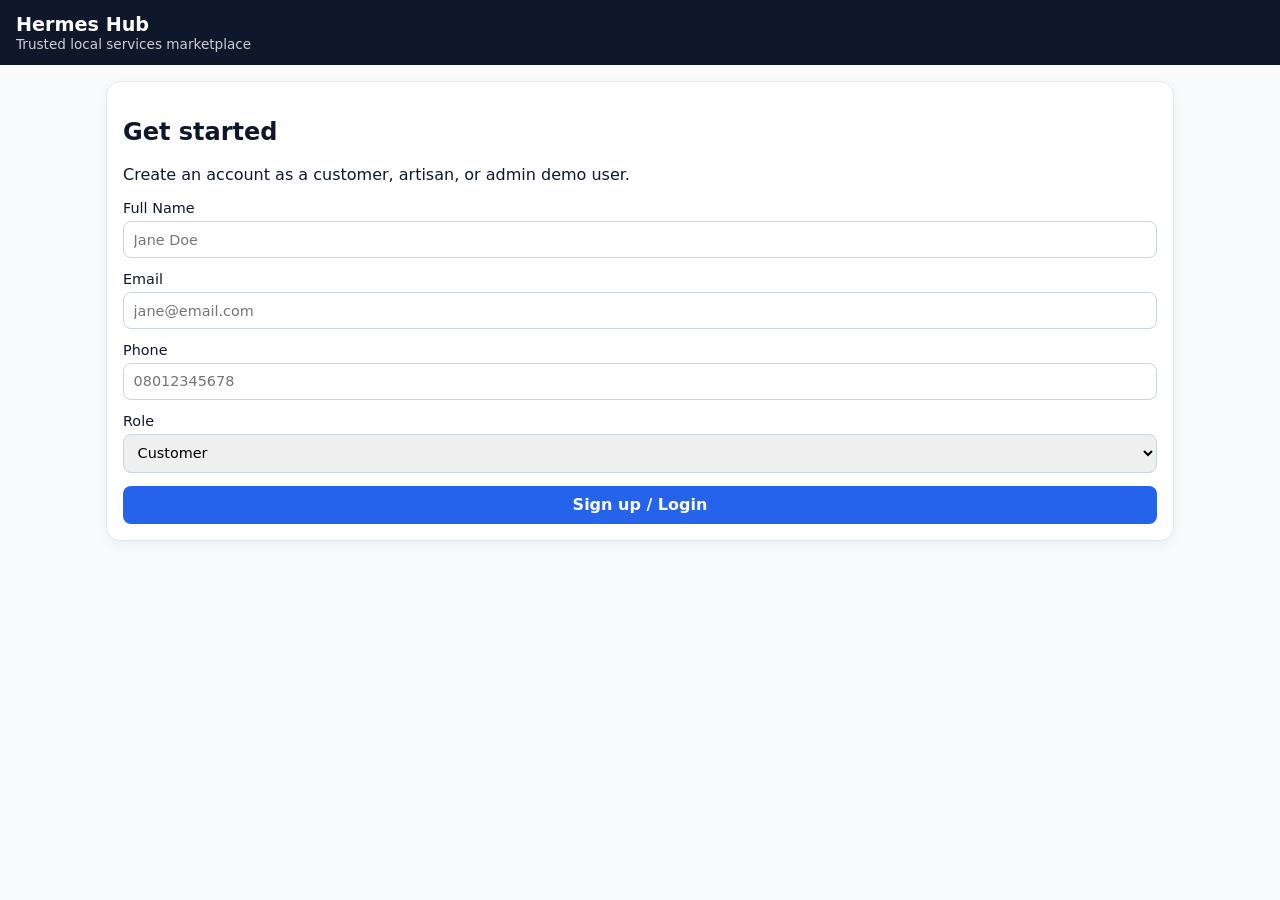
==== index.html @ 7a830098 "Create Hermes Hub MVP web app prototype" ====
<!doctype html>
<html lang="en">
  <head>
    <meta charset="UTF-8" />
    <meta name="viewport" content="width=device-width, initial-scale=1.0" />
    <title>Hermes Hub</title>
    <link rel="stylesheet" href="styles.css" />
  </head>
  <body>
    <header class="topbar">
      <div>
        <h1>Hermes Hub</h1>
        <p class="tagline">Trusted local services marketplace</p>
      </div>
      <button id="logoutBtn" class="ghost hidden">Logout</button>
    </header>

    <main>
      <section id="authCard" class="card">
        <h2>Get started</h2>
        <p>Create an account as a customer, artisan, or admin demo user.</p>
        <form id="authForm" class="stack">
          <label>
            Full Name
            <input required name="name" placeholder="Jane Doe" />
          </label>
          <label>
            Email
            <input required type="email" name="email" placeholder="jane@email.com" />
          </label>
          <label>
            Phone
            <input required name="phone" placeholder="08012345678" />
          </label>
          <label>
            Role
            <select name="role" id="roleSelect">
              <option value="customer">Customer</option>
              <option value="provider">Service Provider</option>
              <option value="admin">Admin</option>
            </select>
          </label>
          <div id="providerFields" class="stack hidden">
            <label>
              Category
              <select name="category">
                <option>Plumber</option>
                <option>Electrician</option>
                <option>Makeup Artist</option>
                <option>Carpenter</option>
              </select>
            </label>
            <label>
              Location
              <input name="location" placeholder="Lagos" />
            </label>
            <label>
              Business Name
              <input name="business" placeholder="Hermes Fix Pro" />
            </label>
            <label>
              KYC ID Number
              <input name="kycId" placeholder="NIN/Passport No" />
            </label>
          </div>
          <button type="submit">Sign up / Login</button>
        </form>
      </section>

      <section id="app" class="hidden">
        <div class="grid">
          <section id="customerView" class="card hidden"></section>
          <section id="providerView" class="card hidden"></section>
          <section id="adminView" class="card hidden"></section>
        </div>
      </section>
    </main>

    <template id="ratingStarsTemplate">
      <span class="stars"></span>
    </template>

    <script src="app.js"></script>
  </body>
</html>
---- styles.css ----
:root {
  font-family: Inter, system-ui, -apple-system, sans-serif;
  color: #0f172a;
  background: #f8fafc;
}
* { box-sizing: border-box; }
body { margin: 0; }
.topbar {
  position: sticky;
  top: 0;
  z-index: 10;
  display: flex;
  justify-content: space-between;
  align-items: center;
  padding: 0.8rem 1rem;
  background: #0f172a;
  color: #fff;
}
h1 { margin: 0; font-size: 1.2rem; }
.tagline { margin: 0; opacity: 0.8; font-size: 0.85rem; }
main { max-width: 1100px; margin: 0 auto; padding: 1rem; }
.card {
  background: #fff;
  border-radius: 14px;
  border: 1px solid #e2e8f0;
  padding: 1rem;
  margin-bottom: 1rem;
  box-shadow: 0 4px 12px rgba(15, 23, 42, 0.05);
}
.grid {
  display: grid;
  grid-template-columns: 1fr;
  gap: 1rem;
}
.stack { display: grid; gap: 0.8rem; }
label { display: grid; gap: 0.3rem; font-size: 0.9rem; }
input, select, button, textarea {
  border-radius: 8px;
  border: 1px solid #cbd5e1;
  padding: 0.6rem;
  font: inherit;
}
button {
  border: 0;
  background: #2563eb;
  color: #fff;
  font-weight: 600;
}
button.ghost {
  background: transparent;
  border: 1px solid #93c5fd;
}
button.warn { background: #dc2626; }
.hidden { display: none !important; }
.list { display: grid; gap: 0.7rem; }
.item {
  border: 1px solid #e2e8f0;
  border-radius: 10px;
  padding: 0.8rem;
  background: #f8fafc;
}
.badges { display: flex; gap: 0.4rem; flex-wrap: wrap; margin: 0.4rem 0; }
.badge {
  font-size: 0.75rem;
  background: #dbeafe;
  color: #1e40af;
  padding: 0.15rem 0.45rem;
  border-radius: 999px;
}
.stars { color: #eab308; letter-spacing: 1px; }
@media (min-width: 900px) {
  .grid {
    grid-template-columns: repeat(3, 1fr);
    align-items: start;
  }
}
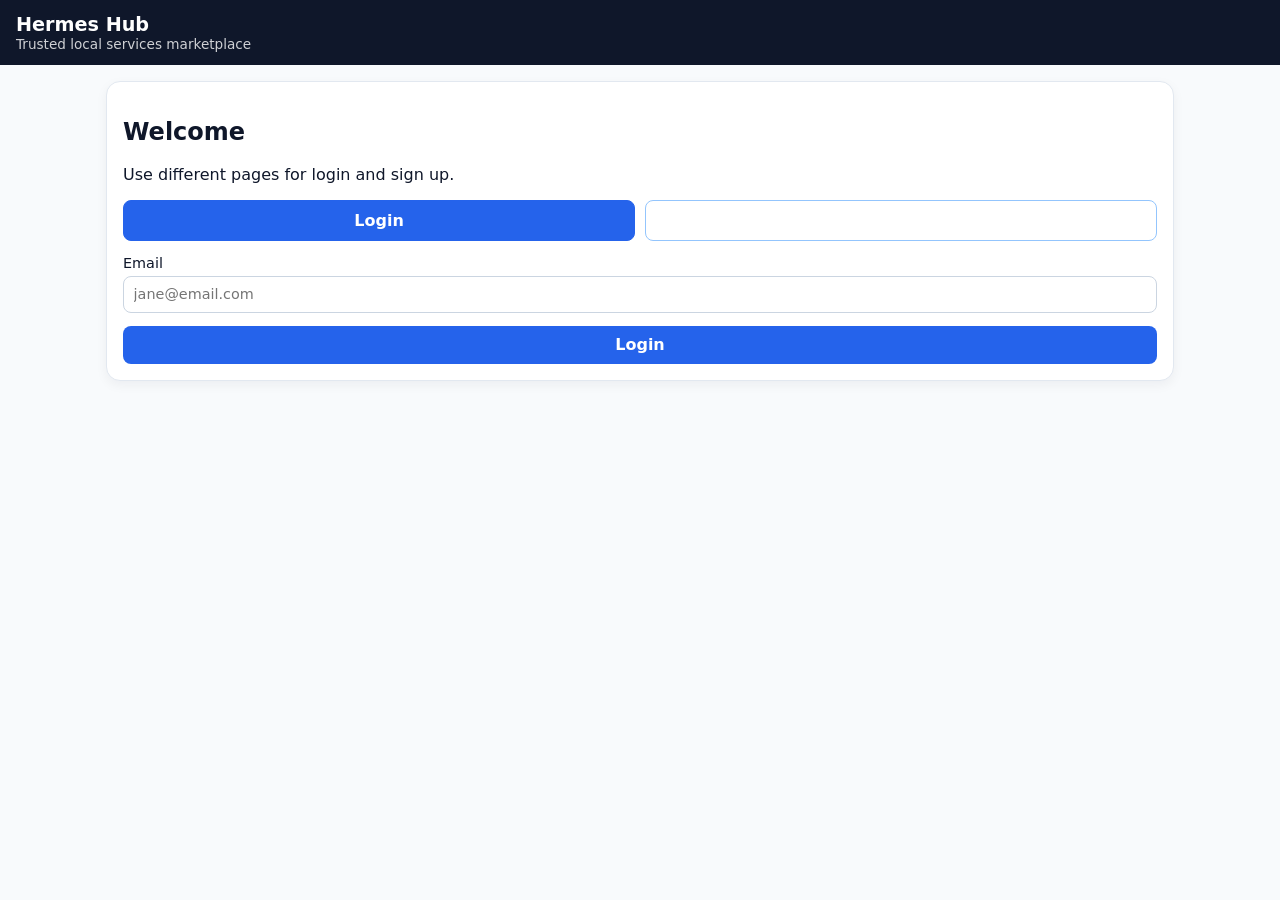
==== commit 710059ec: "Merge pull request #2 from RectorSan Split auth into dedicated login/sign-up pages and fix provider " ====
--- a/index.html
+++ b/index.html
@@ -17,9 +17,22 @@
 
     <main>
       <section id="authCard" class="card">
-        <h2>Get started</h2>
-        <p>Create an account as a customer, artisan, or admin demo user.</p>
-        <form id="authForm" class="stack">
+        <h2>Welcome</h2>
+        <p>Use different pages for login and sign up.</p>
+        <div class="auth-toggle" role="tablist" aria-label="Authentication pages">
+          <button type="button" id="showLoginBtn" class="ghost active" data-auth-view="login">Login</button>
+          <button type="button" id="showSignupBtn" class="ghost" data-auth-view="signup">Sign up</button>
+        </div>
+
+        <form id="loginForm" class="stack">
+          <label>
+            Email
+            <input required type="email" name="email" placeholder="jane@email.com" />
+          </label>
+          <button type="submit">Login</button>
+        </form>
+
+        <form id="signupForm" class="stack hidden">
           <label>
             Full Name
             <input required name="name" placeholder="Jane Doe" />
@@ -63,7 +76,7 @@
               <input name="kycId" placeholder="NIN/Passport No" />
             </label>
           </div>
-          <button type="submit">Sign up / Login</button>
+          <button type="submit">Create account</button>
         </form>
       </section>
 
--- a/styles.css
+++ b/styles.css
@@ -74,3 +74,16 @@
     align-items: start;
   }
 }
+
+.auth-toggle {
+  display: grid;
+  grid-template-columns: repeat(2, minmax(0, 1fr));
+  gap: 0.6rem;
+  margin-bottom: 0.9rem;
+}
+
+.auth-toggle button.active {
+  background: #2563eb;
+  border-color: #2563eb;
+  color: #fff;
+}
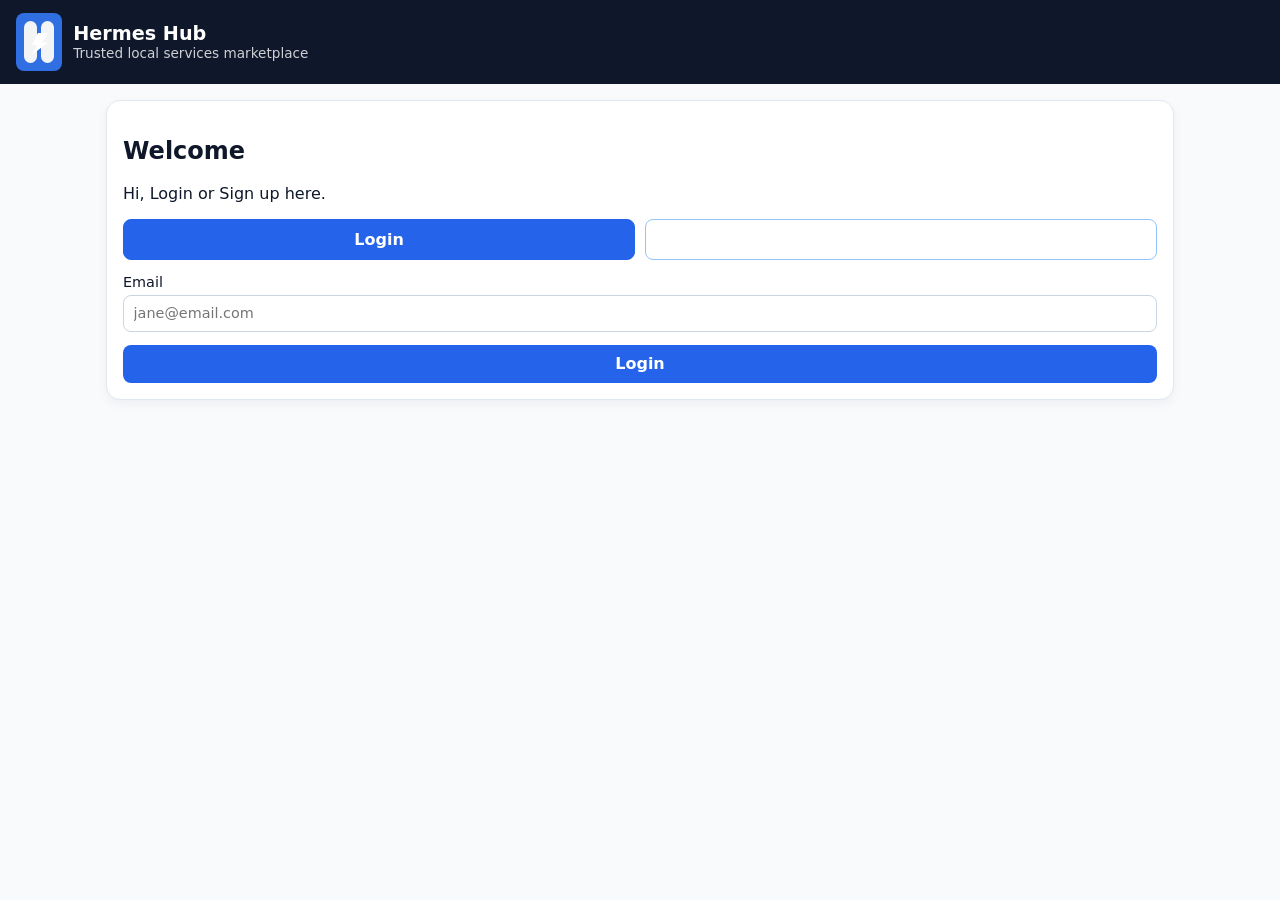
==== commit 8f7f08ae: "Add HermesHub-inspired H logo in header" ====
--- a/index.html
+++ b/index.html
@@ -8,9 +8,16 @@
   </head>
   <body>
     <header class="topbar">
-      <div>
-        <h1>Hermes Hub</h1>
-        <p class="tagline">Trusted local services marketplace</p>
+      <div class="brand">
+        <div class="logo" aria-hidden="true">
+          <span class="logo-pillar left"></span>
+          <span class="logo-pillar right"></span>
+          <span class="logo-bolt"></span>
+        </div>
+        <div>
+          <h1>Hermes Hub</h1>
+          <p class="tagline">Trusted local services marketplace</p>
+        </div>
       </div>
       <button id="logoutBtn" class="ghost hidden">Logout</button>
     </header>
@@ -18,7 +25,7 @@
     <main>
       <section id="authCard" class="card">
         <h2>Welcome</h2>
-        <p>Use different pages for login and sign up.</p>
+        <p>Hi, Login or Sign up here.</p>
         <div class="auth-toggle" role="tablist" aria-label="Authentication pages">
           <button type="button" id="showLoginBtn" class="ghost active" data-auth-view="login">Login</button>
           <button type="button" id="showSignupBtn" class="ghost" data-auth-view="signup">Sign up</button>
--- a/styles.css
+++ b/styles.css
@@ -5,6 +5,44 @@
 }
 * { box-sizing: border-box; }
 body { margin: 0; }
+
+.brand {
+  display: flex;
+  align-items: center;
+  gap: 0.7rem;
+}
+
+.logo {
+  position: relative;
+  width: 46px;
+  height: 58px;
+  border-radius: 8px;
+  background: #2f6fe2;
+  overflow: hidden;
+  flex: 0 0 auto;
+}
+
+.logo-pillar {
+  position: absolute;
+  top: 8px;
+  width: 13px;
+  height: 42px;
+  background: #f3f4f6;
+  border-radius: 9px;
+}
+
+.logo-pillar.left { left: 8px; }
+.logo-pillar.right { right: 8px; }
+
+.logo-bolt {
+  position: absolute;
+  left: 16px;
+  top: 20px;
+  width: 16px;
+  height: 22px;
+  background: #fff;
+  clip-path: polygon(38% 0, 100% 0, 63% 44%, 100% 44%, 0 100%, 32% 56%, 0 56%);
+}
 .topbar {
   position: sticky;
   top: 0;
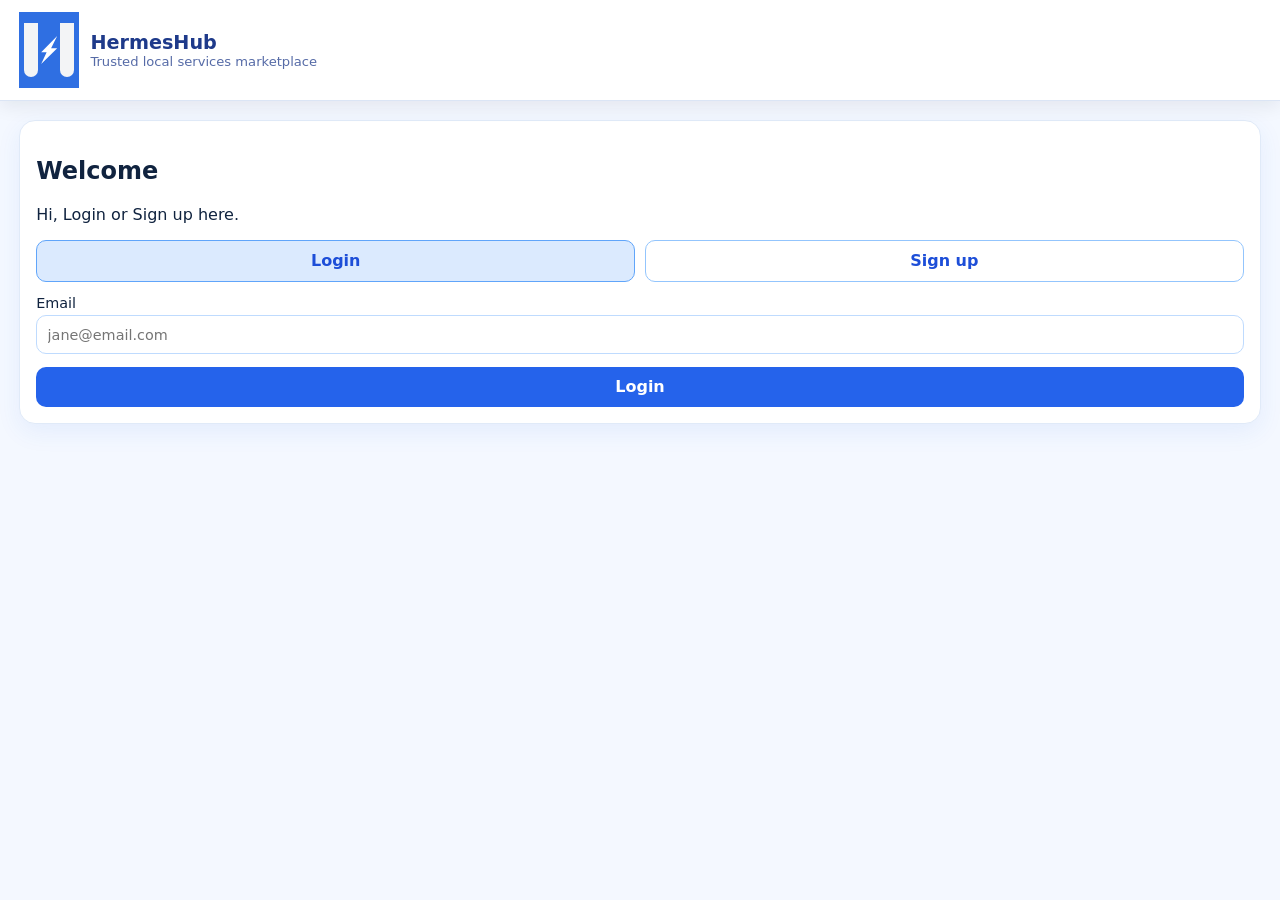
==== commit f14f3290: "Revamp #1 Redesign to look more modern" ====
--- a/index.html
+++ b/index.html
@@ -3,7 +3,7 @@
   <head>
     <meta charset="UTF-8" />
     <meta name="viewport" content="width=device-width, initial-scale=1.0" />
-    <title>Hermes Hub</title>
+    <title>HermesHub</title>
     <link rel="stylesheet" href="styles.css" />
   </head>
   <body>
@@ -15,11 +15,22 @@
           <span class="logo-bolt"></span>
         </div>
         <div>
-          <h1>Hermes Hub</h1>
+          <h1>HermesHub</h1>
           <p class="tagline">Trusted local services marketplace</p>
         </div>
       </div>
-      <button id="logoutBtn" class="ghost hidden">Logout</button>
+
+      <div id="marketControls" class="market-controls hidden">
+        <input id="globalSearch" type="search" placeholder="Search for stores, services, and products" />
+        <select id="globalCategory"></select>
+      </div>
+
+      <div class="top-actions">
+        <button id="cartBtn" class="icon-btn hidden" aria-label="Cart">🛒 <span id="cartCount">0</span></button>
+        <button id="profileBtn" class="icon-btn hidden" aria-label="Profile">👤</button>
+        <button id="notifyBtn" class="icon-btn hidden" aria-label="Notifications">🔔</button>
+        <button id="logoutBtn" class="ghost hidden">Logout</button>
+      </div>
     </header>
 
     <main>
--- a/styles.css
+++ b/styles.css
@@ -1,7 +1,8 @@
 :root {
   font-family: Inter, system-ui, -apple-system, sans-serif;
-  color: #0f172a;
-  background: #f8fafc;
+  color: #10233f;
+  background: #f4f8ff;
+  --primary: #2563eb;
 }
 * { box-sizing: border-box; }
 body { margin: 0; }
@@ -14,9 +15,9 @@
 
 .logo {
   position: relative;
-  width: 46px;
-  height: 58px;
-  border-radius: 8px;
+  width: 60px;
+  height: 76px;
+  border-radius: 0;
   background: #2f6fe2;
   overflow: hidden;
   flex: 0 0 auto;
@@ -24,104 +25,235 @@
 
 .logo-pillar {
   position: absolute;
-  top: 8px;
-  width: 13px;
-  height: 42px;
+  top: 11px;
+  width: 14px;
+  height: 54px;
   background: #f3f4f6;
-  border-radius: 9px;
-}
-
-.logo-pillar.left { left: 8px; }
-.logo-pillar.right { right: 8px; }
+  border-radius: 0 0 14px 14px;
+}
+
+.logo-pillar.left { left: 5px; }
+.logo-pillar.right { right: 5px; }
 
 .logo-bolt {
   position: absolute;
-  left: 16px;
-  top: 20px;
+  left: 22px;
+  top: 24px;
   width: 16px;
-  height: 22px;
+  height: 28px;
   background: #fff;
-  clip-path: polygon(38% 0, 100% 0, 63% 44%, 100% 44%, 0 100%, 32% 56%, 0 56%);
-}
+  clip-path: polygon(100% 0, 62% 44%, 100% 44%, 0 100%, 34% 58%, 0 58%);
+}
+
 .topbar {
   position: sticky;
   top: 0;
-  z-index: 10;
-  display: flex;
-  justify-content: space-between;
-  align-items: center;
-  padding: 0.8rem 1rem;
-  background: #0f172a;
-  color: #fff;
-}
-h1 { margin: 0; font-size: 1.2rem; }
-.tagline { margin: 0; opacity: 0.8; font-size: 0.85rem; }
-main { max-width: 1100px; margin: 0 auto; padding: 1rem; }
+  z-index: 20;
+  display: grid;
+  grid-template-columns: auto 1fr auto;
+  align-items: center;
+  gap: 1rem;
+  padding: 0.75rem 1.2rem;
+  background: #ffffff;
+  border-bottom: 1px solid #dbe5f5;
+  box-shadow: 0 5px 18px rgba(15, 23, 42, 0.08);
+}
+h1 { margin: 0; font-size: 1.2rem; color: #1e3a8a; }
+.tagline { margin: 0; opacity: 0.75; font-size: 0.82rem; color: #1e3a8a; }
+main { max-width: 1500px; margin: 0 auto; padding: 1.2rem; }
+
+.market-controls {
+  display: grid;
+  grid-template-columns: 1fr 220px;
+  gap: 0.8rem;
+  max-width: 760px;
+  width: 100%;
+  justify-self: center;
+}
+
+.top-actions {
+  display: flex;
+  gap: 0.5rem;
+  align-items: center;
+}
+
+.icon-btn {
+  border: 1px solid #c7d8fb;
+  background: #eff6ff;
+  color: #1d4ed8;
+  border-radius: 999px;
+  padding: 0.55rem 0.85rem;
+  cursor: pointer;
+  font-weight: 600;
+}
+
 .card {
   background: #fff;
-  border-radius: 14px;
-  border: 1px solid #e2e8f0;
+  border-radius: 16px;
+  border: 1px solid #e0eaf8;
   padding: 1rem;
   margin-bottom: 1rem;
-  box-shadow: 0 4px 12px rgba(15, 23, 42, 0.05);
-}
-.grid {
-  display: grid;
-  grid-template-columns: 1fr;
-  gap: 1rem;
-}
+  box-shadow: 0 8px 24px rgba(37, 99, 235, 0.08);
+}
+.grid { display: grid; grid-template-columns: 1fr; gap: 1rem; }
 .stack { display: grid; gap: 0.8rem; }
 label { display: grid; gap: 0.3rem; font-size: 0.9rem; }
 input, select, button, textarea {
-  border-radius: 8px;
-  border: 1px solid #cbd5e1;
-  padding: 0.6rem;
+  border-radius: 10px;
+  border: 1px solid #bfdbfe;
+  padding: 0.65rem;
   font: inherit;
 }
 button {
   border: 0;
-  background: #2563eb;
+  background: var(--primary);
   color: #fff;
   font-weight: 600;
+  cursor: pointer;
 }
 button.ghost {
   background: transparent;
   border: 1px solid #93c5fd;
+  color: #1d4ed8;
 }
 button.warn { background: #dc2626; }
 .hidden { display: none !important; }
 .list { display: grid; gap: 0.7rem; }
 .item {
-  border: 1px solid #e2e8f0;
-  border-radius: 10px;
+  border: 1px solid #dbe5f5;
+  border-radius: 12px;
   padding: 0.8rem;
-  background: #f8fafc;
+  background: #f8fbff;
 }
 .badges { display: flex; gap: 0.4rem; flex-wrap: wrap; margin: 0.4rem 0; }
 .badge {
   font-size: 0.75rem;
   background: #dbeafe;
   color: #1e40af;
-  padding: 0.15rem 0.45rem;
+  padding: 0.2rem 0.5rem;
   border-radius: 999px;
 }
 .stars { color: #eab308; letter-spacing: 1px; }
-@media (min-width: 900px) {
-  .grid {
-    grid-template-columns: repeat(3, 1fr);
-    align-items: start;
-  }
+.muted { color: #64748b; }
+.price { color: #1d4ed8; font-weight: 700; }
+
+.marketplace-layout {
+  display: grid;
+  grid-template-columns: 260px 1fr 250px;
+  gap: 1rem;
+  align-items: start;
+}
+.filters-panel { position: sticky; top: 100px; }
+.filter-item {
+  display: grid;
+  grid-template-columns: 26px 1fr;
+  align-items: start;
+  gap: 0.5rem;
+  margin-bottom: 0.9rem;
+}
+
+.market-content { display: grid; gap: 1.1rem; }
+.promo-banner {
+  background: linear-gradient(120deg, #1d4ed8, #3b82f6);
+  color: #fff;
+  border-radius: 18px;
+  padding: 1.4rem;
+  box-shadow: 0 12px 30px rgba(37, 99, 235, 0.28);
+}
+.category-row {
+  display: grid;
+  grid-template-columns: repeat(6, minmax(0, 1fr));
+  gap: 0.8rem;
+}
+.category-card {
+  background: #f0f7ff;
+  border: 1px solid #d4e6ff;
+  padding: 0.8rem;
+  border-radius: 12px;
+  text-align: center;
+  font-weight: 600;
+}
+.products-grid {
+  display: grid;
+  grid-template-columns: repeat(4, minmax(0, 1fr));
+  gap: 1rem;
+}
+.product-card {
+  border: 1px solid #deebff;
+  border-radius: 14px;
+  background: #fff;
+  padding: 0.75rem;
+  box-shadow: 0 8px 18px rgba(37, 99, 235, 0.08);
+  transition: transform 0.2s ease, box-shadow 0.2s ease;
+}
+.product-card:hover {
+  transform: translateY(-4px);
+  box-shadow: 0 16px 28px rgba(37, 99, 235, 0.18);
+}
+.image-wrap { position: relative; overflow: hidden; border-radius: 10px; }
+.image-wrap img {
+  width: 100%;
+  height: 150px;
+  object-fit: cover;
+  display: block;
+}
+.quick-view {
+  position: absolute;
+  left: 50%;
+  bottom: 10px;
+  transform: translateX(-50%);
+  opacity: 0;
+  transition: opacity 0.2s ease;
+}
+.product-card:hover .quick-view { opacity: 1; }
+
+.right-sidebar { position: sticky; top: 100px; }
+.right-sidebar ul { margin: 0 0 1rem; padding-left: 1.2rem; }
+
+.cart-page {
+  display: grid;
+  grid-template-columns: 1fr 320px;
+  gap: 1rem;
+}
+.cart-item {
+  display: grid;
+  grid-template-columns: 110px 1fr 80px auto;
+  align-items: center;
+  gap: 0.8rem;
+}
+.cart-thumb {
+  width: 100%;
+  height: 80px;
+  object-fit: cover;
+  border-radius: 10px;
+}
+.order-summary p {
+  display: flex;
+  justify-content: space-between;
+}
+.grand-total {
+  font-size: 1.1rem;
+  border-top: 1px solid #dbeafe;
+  padding-top: 0.6rem;
+}
+.actions-row {
+  display: flex;
+  gap: 0.7rem;
 }
 
 .auth-toggle {
   display: grid;
   grid-template-columns: repeat(2, minmax(0, 1fr));
   gap: 0.6rem;
-  margin-bottom: 0.9rem;
-}
-
-.auth-toggle button.active {
-  background: #2563eb;
-  border-color: #2563eb;
-  color: #fff;
-}
+  margin-bottom: 0.8rem;
+}
+.auth-toggle .active {
+  background: #dbeafe;
+  border-color: #60a5fa;
+}
+
+@media (max-width: 1200px) {
+  .marketplace-layout { grid-template-columns: 230px 1fr; }
+  .right-sidebar { display: none; }
+  .products-grid { grid-template-columns: repeat(3, minmax(0, 1fr)); }
+}
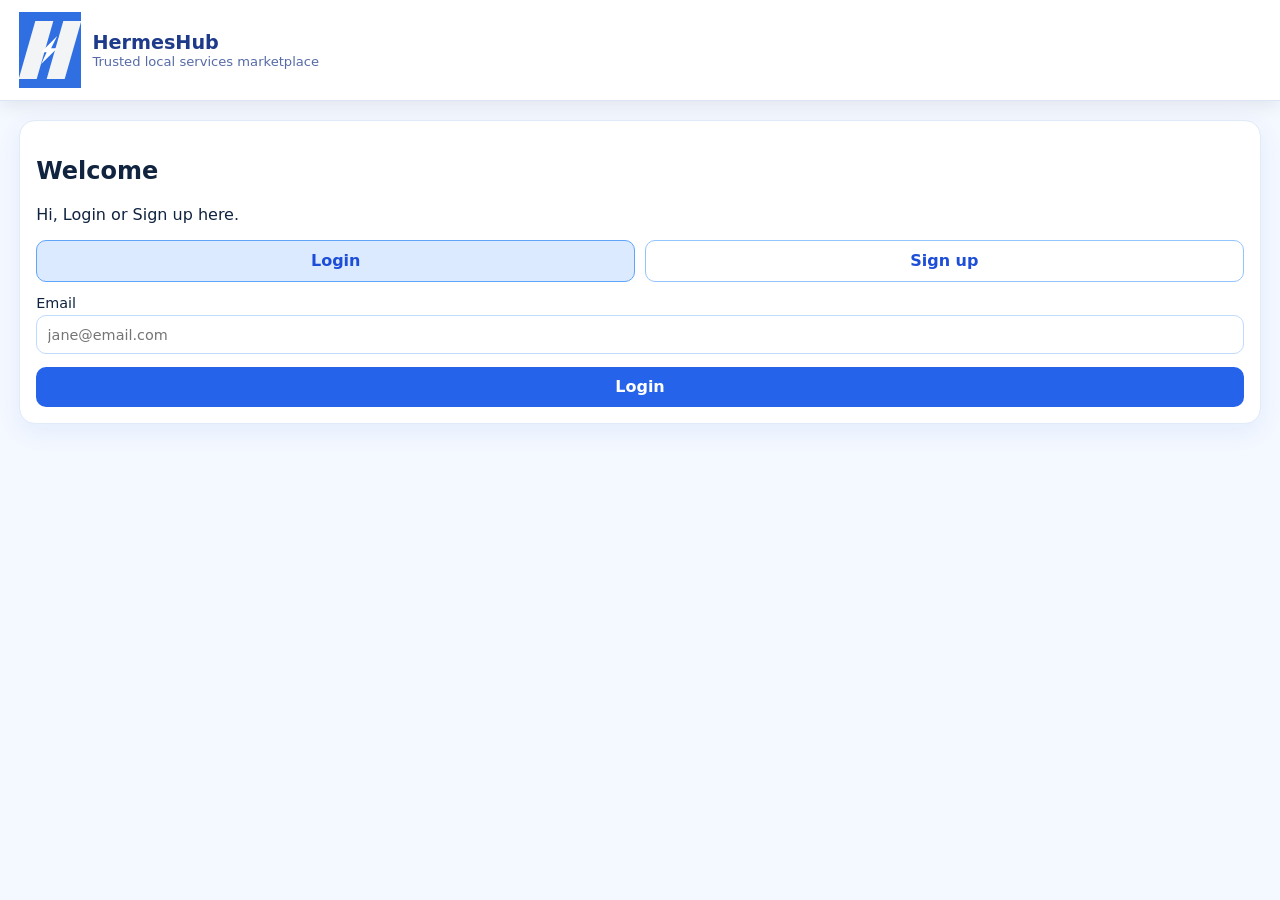
==== commit 7fd1e0bf: "Remove cart/checkout UI and add pending jobs panel" ====
--- a/index.html
+++ b/index.html
@@ -26,7 +26,6 @@
       </div>
 
       <div class="top-actions">
-        <button id="cartBtn" class="icon-btn hidden" aria-label="Cart">🛒 <span id="cartCount">0</span></button>
         <button id="profileBtn" class="icon-btn hidden" aria-label="Profile">👤</button>
         <button id="notifyBtn" class="icon-btn hidden" aria-label="Notifications">🔔</button>
         <button id="logoutBtn" class="ghost hidden">Logout</button>
--- a/styles.css
+++ b/styles.css
@@ -15,7 +15,7 @@
 
 .logo {
   position: relative;
-  width: 60px;
+  width: 62px;
   height: 76px;
   border-radius: 0;
   background: #2f6fe2;
@@ -25,15 +25,15 @@
 
 .logo-pillar {
   position: absolute;
-  top: 11px;
-  width: 14px;
-  height: 54px;
+  top: 9px;
+  width: 18px;
+  height: 58px;
   background: #f3f4f6;
-  border-radius: 0 0 14px 14px;
-}
-
-.logo-pillar.left { left: 5px; }
-.logo-pillar.right { right: 5px; }
+  transform: skewX(-16deg);
+}
+
+.logo-pillar.left { left: 8px; }
+.logo-pillar.right { right: 8px; }
 
 .logo-bolt {
   position: absolute;
@@ -210,32 +210,6 @@
 .right-sidebar { position: sticky; top: 100px; }
 .right-sidebar ul { margin: 0 0 1rem; padding-left: 1.2rem; }
 
-.cart-page {
-  display: grid;
-  grid-template-columns: 1fr 320px;
-  gap: 1rem;
-}
-.cart-item {
-  display: grid;
-  grid-template-columns: 110px 1fr 80px auto;
-  align-items: center;
-  gap: 0.8rem;
-}
-.cart-thumb {
-  width: 100%;
-  height: 80px;
-  object-fit: cover;
-  border-radius: 10px;
-}
-.order-summary p {
-  display: flex;
-  justify-content: space-between;
-}
-.grand-total {
-  font-size: 1.1rem;
-  border-top: 1px solid #dbeafe;
-  padding-top: 0.6rem;
-}
 .actions-row {
   display: flex;
   gap: 0.7rem;
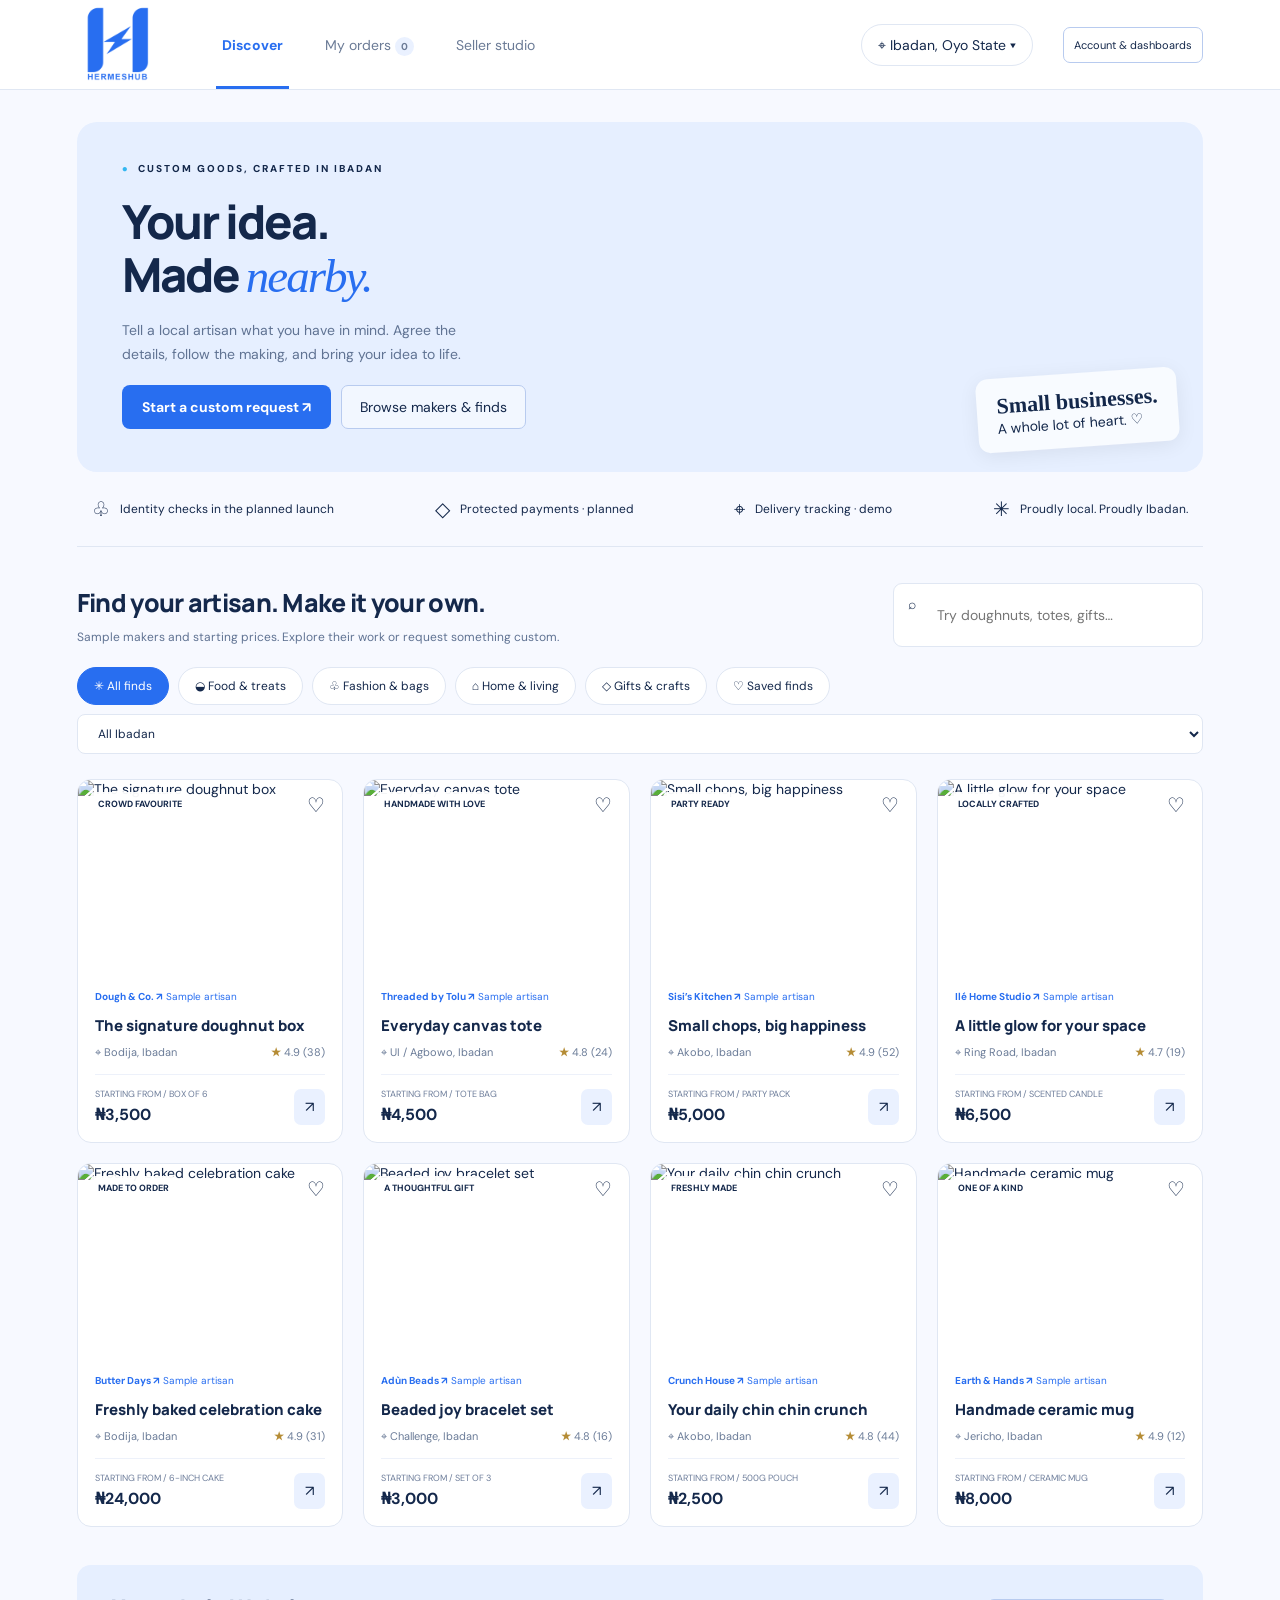
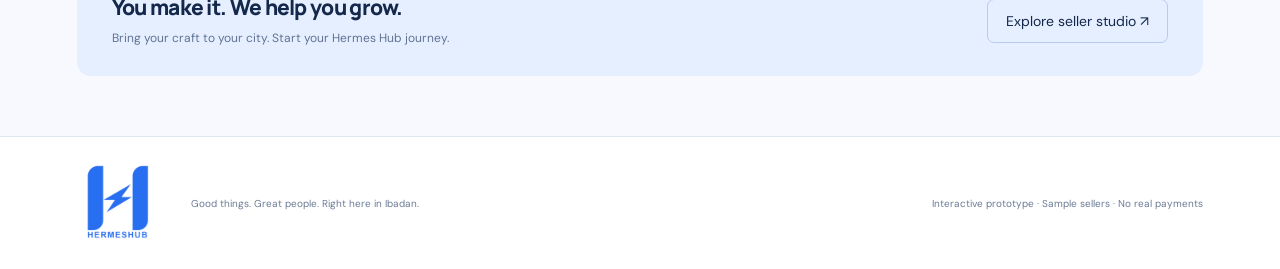
==== commit b1f3ebc6: "Integrate custom marketplace and local role dashboards" ====
--- a/index.html
+++ b/index.html
@@ -1,115 +1,2 @@
-<!doctype html>
-<html lang="en">
-  <head>
-    <meta charset="UTF-8" />
-    <meta name="viewport" content="width=device-width, initial-scale=1.0" />
-    <title>HermesHub</title>
-    <link rel="stylesheet" href="styles.css" />
-  </head>
-  <body>
-    <header class="topbar">
-      <div class="brand">
-        <div class="logo" aria-hidden="true">
-          <span class="logo-pillar left"></span>
-          <span class="logo-pillar right"></span>
-          <span class="logo-bolt"></span>
-        </div>
-        <div>
-          <h1>HermesHub</h1>
-          <p class="tagline">Trusted local services marketplace</p>
-        </div>
-      </div>
+<!doctype html><html lang="en"><head><meta charset="utf-8"><meta name="viewport" content="width=device-width,initial-scale=1"><title>Hermes Hub — Made nearby. Delivered with care.</title><meta name="theme-color" content="#286ef0"><link rel="icon" href="hermes-logo-alt.png"><link rel="stylesheet" href="style.css"></head><body><header><a class="brand" href="#"><img src="hermes-logo-alt.png" alt="Hermes Hub"></a><nav><button class="active" data-view="shop">Discover</button><button data-view="orders">My orders <b id="count">0</b></button><button data-view="seller">Seller studio</button></nav><button class="location" id="location">⌖ Ibadan, Oyo State ▾</button><span class="avatar">A</span></header><main id="main"></main><dialog id="modal"></dialog><div id="toast" role="status"></div><footer><a class="brand" href="#"><img src="hermes-logo-alt.png" alt="Hermes Hub"></a><span>Good things. Great people. Right here in Ibadan.</span><small>Interactive prototype · Sample sellers · No real payments</small></footer><script src="app.js"></script><script src="roles.js"></script></body></html>
 
-      <div id="marketControls" class="market-controls hidden">
-        <input id="globalSearch" type="search" placeholder="Search for stores, services, and products" />
-        <select id="globalCategory"></select>
-      </div>
-
-      <div class="top-actions">
-        <button id="profileBtn" class="icon-btn hidden" aria-label="Profile">👤</button>
-        <button id="notifyBtn" class="icon-btn hidden" aria-label="Notifications">🔔</button>
-        <button id="logoutBtn" class="ghost hidden">Logout</button>
-      </div>
-    </header>
-
-    <main>
-      <section id="authCard" class="card">
-        <h2>Welcome</h2>
-        <p>Hi, Login or Sign up here.</p>
-        <div class="auth-toggle" role="tablist" aria-label="Authentication pages">
-          <button type="button" id="showLoginBtn" class="ghost active" data-auth-view="login">Login</button>
-          <button type="button" id="showSignupBtn" class="ghost" data-auth-view="signup">Sign up</button>
-        </div>
-
-        <form id="loginForm" class="stack">
-          <label>
-            Email
-            <input required type="email" name="email" placeholder="jane@email.com" />
-          </label>
-          <button type="submit">Login</button>
-        </form>
-
-        <form id="signupForm" class="stack hidden">
-          <label>
-            Full Name
-            <input required name="name" placeholder="Jane Doe" />
-          </label>
-          <label>
-            Email
-            <input required type="email" name="email" placeholder="jane@email.com" />
-          </label>
-          <label>
-            Phone
-            <input required name="phone" placeholder="08012345678" />
-          </label>
-          <label>
-            Role
-            <select name="role" id="roleSelect">
-              <option value="customer">Customer</option>
-              <option value="provider">Service Provider</option>
-              <option value="admin">Admin</option>
-            </select>
-          </label>
-          <div id="providerFields" class="stack hidden">
-            <label>
-              Category
-              <select name="category">
-                <option>Plumber</option>
-                <option>Electrician</option>
-                <option>Makeup Artist</option>
-                <option>Carpenter</option>
-              </select>
-            </label>
-            <label>
-              Location
-              <input name="location" placeholder="Lagos" />
-            </label>
-            <label>
-              Business Name
-              <input name="business" placeholder="Hermes Fix Pro" />
-            </label>
-            <label>
-              KYC ID Number
-              <input name="kycId" placeholder="NIN/Passport No" />
-            </label>
-          </div>
-          <button type="submit">Create account</button>
-        </form>
-      </section>
-
-      <section id="app" class="hidden">
-        <div class="grid">
-          <section id="customerView" class="card hidden"></section>
-          <section id="providerView" class="card hidden"></section>
-          <section id="adminView" class="card hidden"></section>
-        </div>
-      </section>
-    </main>
-
-    <template id="ratingStarsTemplate">
-      <span class="stars"></span>
-    </template>
-
-    <script src="app.js"></script>
-  </body>
-</html>
--- a/style.css
+++ b/style.css
@@ -0,0 +1,9 @@
+@import url('https://fonts.googleapis.com/css2?family=DM+Sans:wght@400;500;600;700&family=Manrope:wght@400;500;600;700;800&display=swap');
+:root{--ink:#14284b;--green:#286ef0;--muted:#697a96;--cream:#f7f9ff;--line:#e0e7f3}*{box-sizing:border-box}body{margin:0;background:var(--cream);color:var(--ink);font:14px 'DM Sans',sans-serif}button,input,select,textarea{font:inherit}button,a{cursor:pointer}button{color:inherit}header{height:90px;display:flex;align-items:center;gap:30px;padding:0 6%;background:#fff;border-bottom:1px solid var(--line)}.brand{font:800 27px Manrope;color:var(--ink);text-decoration:none;letter-spacing:-1.5px}.brand span{font-weight:400}.brand i{font-style:normal;color:#34b7f1;margin-left:9px}nav{display:flex;gap:30px;margin-left:50px;height:100%}nav button{border:0;background:none;color:#6b7b96;position:relative}nav .active{color:var(--ink);font-weight:700}nav .active:after{content:'';height:3px;background:var(--green);position:absolute;bottom:0;left:0;right:0}nav b{font-size:10px;background:#eaf1ff;padding:3px 6px;border-radius:20px}.location{margin-left:auto;border:1px solid var(--line);background:white;border-radius:25px;padding:11px 16px}.avatar{background:#e5edff;border-radius:50%;padding:12px 16px}main{max-width:1400px;margin:auto;padding:32px 6% 60px}.hero{display:grid;grid-template-columns:1.15fr 1fr;border-radius:20px;overflow:hidden;background:#e6efff;min-height:350px}.hero-copy{padding:40px 45px;position:relative}.eyebrow{font-size:10px;font-weight:800;letter-spacing:2px;text-transform:uppercase}.eyebrow:before{content:'●';color:#34b7f1;margin-right:8px}h1{font:800 47px/1.13 Manrope;letter-spacing:-2px;margin:20px 0 16px;max-width:460px}h1 em{font-family:Georgia;font-weight:400;color:#286ef0}p{line-height:1.7;color:#607393}.hero p{max-width:370px}.hero-art{position:relative;background:url('https://images.unsplash.com/photo-1555507036-ab1f4038808a?w=1000&auto=format&fit=crop') center/cover}.hero-art:before{content:'';position:absolute;inset:0;background:linear-gradient(90deg,#e6efff,transparent 25%)}.art-note{position:absolute;bottom:25px;right:25px;background:#f8fbff;padding:15px 20px;border-radius:12px;transform:rotate(-4deg);box-shadow:0 4px 20px #0001}.art-note strong{display:block;font-family:Georgia;font-size:22px}.primary{background:var(--green);color:white;border:0;border-radius:8px;padding:13px 20px;font-weight:700}.hero .primary{margin-top:10px}.trust{display:flex;justify-content:space-between;gap:20px;padding:24px 15px;border-bottom:1px solid var(--line);font-size:12px}.trust span{display:flex;align-items:center;gap:10px}.trust i{font-style:normal;font-size:20px}.section-top{display:flex;align-items:end;justify-content:space-between;margin:36px 0 20px}h2{font:800 25px Manrope;letter-spacing:-.7px;margin:0 0 7px}.section-top p{margin:0;font-size:12px}.search{display:flex;background:white;border:1px solid var(--line);border-radius:9px;padding:11px 14px;width:310px;gap:10px}.search input{border:0;outline:none;width:100%;background:none}.filters{display:flex;gap:9px;flex-wrap:wrap;margin-bottom:25px}.chip{border:1px solid var(--line);background:white;padding:10px 16px;border-radius:25px;font-size:12px}.chip.selected{background:var(--ink);color:white;border-color:var(--ink)}.area{margin-left:auto;border-radius:8px}.grid{display:grid;grid-template-columns:repeat(4,1fr);gap:20px}.card{background:white;border-radius:14px;overflow:hidden;border:1px solid var(--line);transition:transform .2s}.card:hover{transform:translateY(-4px)}.photo{height:190px;position:relative;overflow:hidden}.photo img{width:100%;height:100%;object-fit:cover;transition:transform .3s}.card:hover img{transform:scale(1.04)}.badge{position:absolute;top:12px;left:12px;background:#fffffff2;border-radius:5px;font-size:9px;padding:6px 8px;font-weight:700}.heart{position:absolute;right:12px;top:10px;background:#fff;border:0;border-radius:50%;height:29px;width:29px;font-size:20px}.body{padding:17px}.maker{font-size:10px;color:#72809b}.maker span{color:#286ef0}.card h3{font:800 15px Manrope;margin:9px 0}.rating{font-size:11px;color:#6b7c98;display:flex;justify-content:space-between}.rating b{color:#b58c35}.price{display:flex;justify-content:space-between;align-items:end;border-top:1px solid #edf1fa;margin-top:15px;padding-top:13px}.price small{display:block;color:#6e7e9b;font-size:9px;margin-bottom:4px}.price strong{font-size:16px}.price button{border:0;background:#eaf1ff;border-radius:7px;padding:8px 11px;font-size:15px}.bottom-banner{background:#e6efff;display:flex;align-items:center;justify-content:space-between;padding:28px 35px;border-radius:14px;margin-top:38px}.bottom-banner h2{font-size:21px}.bottom-banner p{margin:0;font-size:12px}.outline{border:1px solid #b8cbef;background:none;border-radius:7px;padding:12px 18px}footer{border-top:1px solid var(--line);display:flex;align-items:center;gap:30px;padding:28px 6%;background:white}footer .brand{font-size:20px}footer span,footer small{font-size:10px;color:#6b7b96}footer small{margin-left:auto}dialog{border:0;border-radius:18px;padding:28px;width:min(520px,92vw);color:var(--ink);box-shadow:0 20px 100px #0003}dialog::backdrop{background:#14284b80;backdrop-filter:blur(3px)}.close{float:right;border:0;background:#eaf1ff;border-radius:50%;padding:7px 11px}dialog h2{margin:10px 0 15px}label{display:block;font-size:12px;margin:16px 0 6px}input,select,textarea{width:100%;padding:11px;border:1px solid var(--line);border-radius:7px;background:white;color:var(--ink)}.total{display:flex;justify-content:space-between;padding:20px 0;font-size:18px}dialog .primary{width:100%;margin-top:15px}.notice{background:#edf3ff;padding:12px;border-radius:8px;font-size:11px;line-height:1.6;color:#526b94}.empty{padding:65px 20px;text-align:center;grid-column:1/-1}.order,.panel{background:white;border:1px solid var(--line);border-radius:14px;padding:24px;margin:20px 0}.order-top{display:flex;justify-content:space-between;gap:20px}.steps{display:flex;justify-content:space-between;margin:25px 0;gap:8px}.steps span{flex:1;border-top:3px solid #e0e9fb;padding-top:12px;font-size:11px}.steps .done{border-color:var(--green);color:var(--green)}.metrics{display:grid;grid-template-columns:repeat(3,1fr);gap:20px}.metrics strong{font-size:30px;display:block;margin-top:12px}.table-row{display:grid;grid-template-columns:2fr 1fr 1fr;gap:15px;padding:17px 0;border-bottom:1px solid var(--line)}#toast{position:fixed;bottom:25px;left:50%;transform:translateX(-50%);background:var(--ink);color:white;border-radius:9px;padding:14px 22px;display:none;z-index:5}@media(max-width:900px){header{padding:0 4%;gap:15px}nav{margin-left:10px;gap:15px}.grid{grid-template-columns:repeat(2,1fr)}h1{font-size:36px}.hero-copy{padding:30px}.location{font-size:10px}.trust{flex-wrap:wrap}.hero{min-height:320px}footer{flex-wrap:wrap}footer small{margin-left:0}}@media(max-width:600px){header{height:auto;flex-wrap:wrap;padding:18px 5% 0}.brand{font-size:24px}nav{order:4;width:100%;height:50px;margin:0;justify-content:space-between}.location{padding:8px}.avatar{display:none}main{padding:20px 5%}.hero{grid-template-columns:1fr}.hero-art{height:180px;grid-row:2}.hero-copy{padding:25px}h1{font-size:37px;margin-top:15px}.hero p{font-size:12px}.trust{gap:14px;font-size:10px;padding:20px 0}.section-top{display:block}.search{margin-top:18px;width:100%}.grid{gap:12px}.photo{height:155px}.body{padding:12px}.card h3{font-size:12px}.rating{font-size:9px}.price strong{font-size:14px}.area{margin-left:0}.bottom-banner{padding:22px;gap:20px}.bottom-banner h2{font-size:17px}.metrics{grid-template-columns:1fr}.steps{flex-wrap:wrap}.steps span{min-width:40%}footer{gap:15px}.order-top{flex-wrap:wrap}}
+
+/* Hermes Hub brand palette from Figma: blue #286EF0, sky #34B7F1. */
+.brand{display:inline-block;width:84px;height:76px;overflow:hidden;flex-shrink:0;vertical-align:middle}.brand img{display:block;width:140px;height:140px;max-width:none;margin:-34px 0 0 -28px}nav{margin-left:25px}.chip.selected{background:var(--green);border-color:var(--green)}nav .active{color:var(--green)}.primary:hover{background:#1c59cb}.outline:hover{background:#eaf1ff}.primary:focus-visible,.chip:focus-visible,.outline:focus-visible{outline:3px solid #34b7f1;outline-offset:3px}input:focus,select:focus,textarea:focus{outline:2px solid #286ef0;outline-offset:2px}footer .brand{height:76px}button:disabled{opacity:.5;cursor:default}@media(max-width:600px){header .brand{height:70px}nav{margin-left:0}}
+
+.hero-actions,.order-actions{display:flex;gap:10px;flex-wrap:wrap;align-items:center}.hero-actions{margin-top:18px}.hero-actions .primary{margin:0}.hero-actions .outline{background:#ffffff80}.maker-link{border:0;background:none;color:#286ef0;font-weight:700;padding:3px 0;text-align:left}.stage{margin:18px 0;padding:12px 16px;border-left:3px solid #286ef0;background:#edf3ff;font-weight:700}.brief-summary{background:#f7f9ff;border:1px solid var(--line);padding:16px;border-radius:10px;margin:15px 0}.brief-summary p{white-space:pre-wrap;overflow-wrap:anywhere}.order-actions{margin-top:18px}.portfolio{width:100%;height:190px;object-fit:cover;border-radius:10px}textarea{min-height:85px;resize:vertical}.check-label{display:flex;align-items:flex-start;gap:10px;line-height:1.6}.check-label input{width:auto;margin-top:4px}.thread{max-height:260px;overflow:auto;margin:16px 0}.message{padding:12px;background:#f1f4fa;border-radius:10px;margin:10px 0;overflow-wrap:anywhere}.message.buyer{background:#e6efff;margin-left:30px}.message p{margin:5px 0;white-space:pre-wrap}#sample-reply,#profile-buy{width:100%;margin-top:12px}.order h2,.order p{overflow-wrap:anywhere}button:focus-visible,a:focus-visible{outline:3px solid #34b7f1;outline-offset:3px}@media(max-width:600px){.hero-actions{align-items:stretch;flex-direction:column}.hero-actions button{width:100%}.order{padding:18px}.order-actions button{width:100%}}
+
+.account-control{white-space:nowrap;font-size:11px;padding:10px}.role-tabs,.role-actions{display:flex;gap:10px;flex-wrap:wrap;margin:20px 0}.role-tabs{border-bottom:1px solid var(--line);padding-bottom:18px}.review-row{padding:18px 0;border-bottom:1px solid var(--line);overflow-wrap:anywhere}.availability{border:1px solid var(--line);border-radius:8px;margin:20px 0;display:flex;flex-wrap:wrap;gap:14px}.availability label{display:flex;align-items:center;gap:7px;margin:8px 0}.availability input{width:auto}.availability legend{font-size:12px}.ledger{max-height:600px;overflow:auto}@media(max-width:900px){header{flex-wrap:wrap;height:auto;padding-top:10px;padding-bottom:10px}header nav{height:55px;order:4;width:100%;justify-content:space-around;margin:0}.account-control{margin-left:auto}.location{margin-left:auto}}@media(max-width:600px){.account-control{font-size:10px;padding:8px}.role-actions button{width:100%}.role-tabs button{flex:1}.availability{gap:12px}}
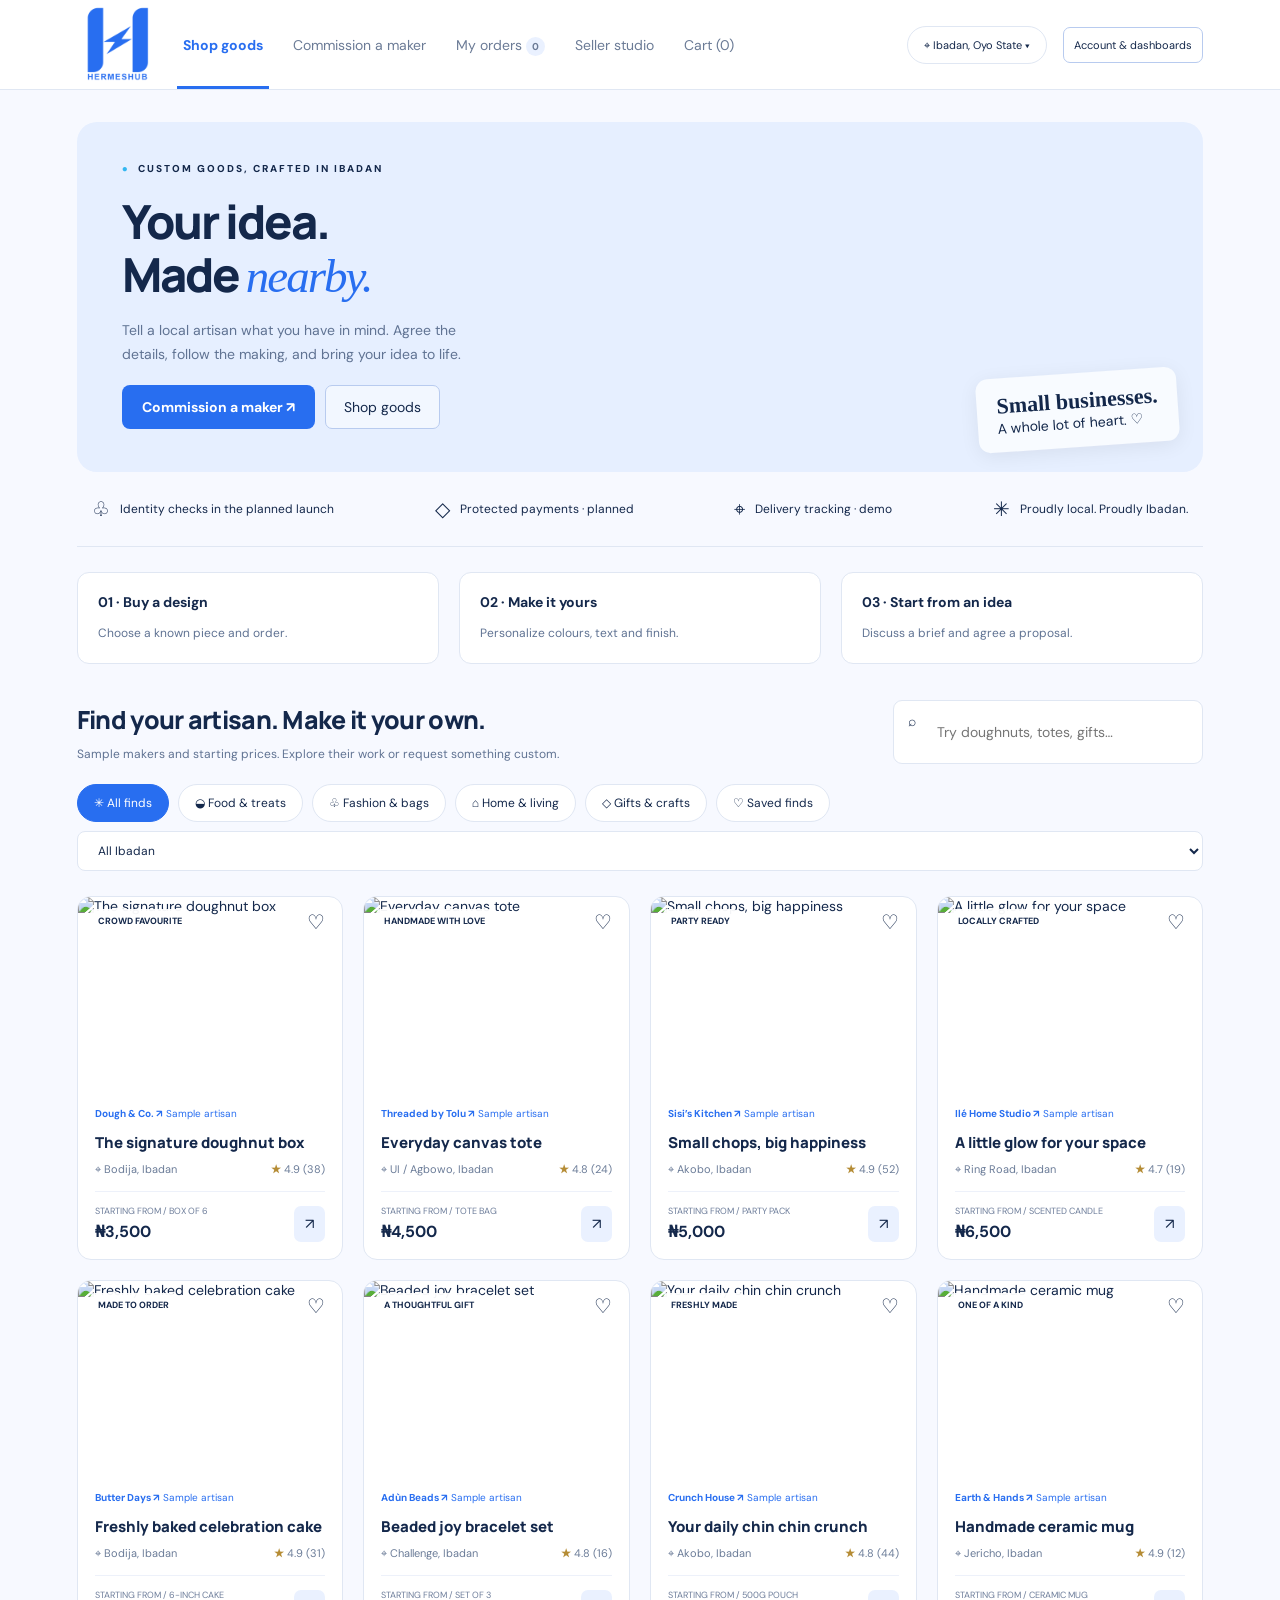
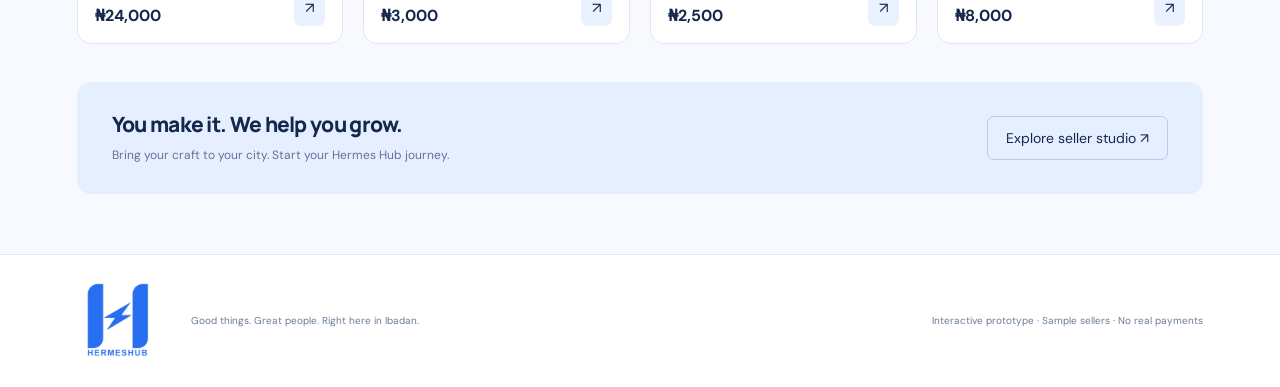
==== commit 37c3b1c0: "Connect shopping, personalization and maker commissions" ====
--- a/index.html
+++ b/index.html
@@ -1,2 +1,3 @@
-<!doctype html><html lang="en"><head><meta charset="utf-8"><meta name="viewport" content="width=device-width,initial-scale=1"><title>Hermes Hub — Made nearby. Delivered with care.</title><meta name="theme-color" content="#286ef0"><link rel="icon" href="hermes-logo-alt.png"><link rel="stylesheet" href="style.css"></head><body><header><a class="brand" href="#"><img src="hermes-logo-alt.png" alt="Hermes Hub"></a><nav><button class="active" data-view="shop">Discover</button><button data-view="orders">My orders <b id="count">0</b></button><button data-view="seller">Seller studio</button></nav><button class="location" id="location">⌖ Ibadan, Oyo State ▾</button><span class="avatar">A</span></header><main id="main"></main><dialog id="modal"></dialog><div id="toast" role="status"></div><footer><a class="brand" href="#"><img src="hermes-logo-alt.png" alt="Hermes Hub"></a><span>Good things. Great people. Right here in Ibadan.</span><small>Interactive prototype · Sample sellers · No real payments</small></footer><script src="app.js"></script><script src="roles.js"></script></body></html>
+<!doctype html><html lang="en"><head><meta charset="utf-8"><meta name="viewport" content="width=device-width,initial-scale=1"><title>Hermes Hub — Made nearby. Delivered with care.</title><meta name="theme-color" content="#286ef0"><link rel="icon" href="hermes-logo-alt.png"><link rel="stylesheet" href="style.css"></head><body><header><a class="brand" href="#"><img src="hermes-logo-alt.png" alt="Hermes Hub"></a><nav><button class="active" data-view="shop">Discover</button><button data-view="orders">My orders <b id="count">0</b></button><button data-view="seller">Seller studio</button></nav><button class="location" id="location">⌖ Ibadan, Oyo State ▾</button><span class="avatar">A</span></header><main id="main"></main><dialog id="modal"></dialog><div id="toast" role="status"></div><footer><a class="brand" href="#"><img src="hermes-logo-alt.png" alt="Hermes Hub"></a><span>Good things. Great people. Right here in Ibadan.</span><small>Interactive prototype · Sample sellers · No real payments</small></footer><script src="app.js"></script><script src="roles.js"></script><script src="hybrid.js"></script></body></html>
 
+
--- a/style.css
+++ b/style.css
@@ -7,3 +7,4 @@
 .hero-actions,.order-actions{display:flex;gap:10px;flex-wrap:wrap;align-items:center}.hero-actions{margin-top:18px}.hero-actions .primary{margin:0}.hero-actions .outline{background:#ffffff80}.maker-link{border:0;background:none;color:#286ef0;font-weight:700;padding:3px 0;text-align:left}.stage{margin:18px 0;padding:12px 16px;border-left:3px solid #286ef0;background:#edf3ff;font-weight:700}.brief-summary{background:#f7f9ff;border:1px solid var(--line);padding:16px;border-radius:10px;margin:15px 0}.brief-summary p{white-space:pre-wrap;overflow-wrap:anywhere}.order-actions{margin-top:18px}.portfolio{width:100%;height:190px;object-fit:cover;border-radius:10px}textarea{min-height:85px;resize:vertical}.check-label{display:flex;align-items:flex-start;gap:10px;line-height:1.6}.check-label input{width:auto;margin-top:4px}.thread{max-height:260px;overflow:auto;margin:16px 0}.message{padding:12px;background:#f1f4fa;border-radius:10px;margin:10px 0;overflow-wrap:anywhere}.message.buyer{background:#e6efff;margin-left:30px}.message p{margin:5px 0;white-space:pre-wrap}#sample-reply,#profile-buy{width:100%;margin-top:12px}.order h2,.order p{overflow-wrap:anywhere}button:focus-visible,a:focus-visible{outline:3px solid #34b7f1;outline-offset:3px}@media(max-width:600px){.hero-actions{align-items:stretch;flex-direction:column}.hero-actions button{width:100%}.order{padding:18px}.order-actions button{width:100%}}
 
 .account-control{white-space:nowrap;font-size:11px;padding:10px}.role-tabs,.role-actions{display:flex;gap:10px;flex-wrap:wrap;margin:20px 0}.role-tabs{border-bottom:1px solid var(--line);padding-bottom:18px}.review-row{padding:18px 0;border-bottom:1px solid var(--line);overflow-wrap:anywhere}.availability{border:1px solid var(--line);border-radius:8px;margin:20px 0;display:flex;flex-wrap:wrap;gap:14px}.availability label{display:flex;align-items:center;gap:7px;margin:8px 0}.availability input{width:auto}.availability legend{font-size:12px}.ledger{max-height:600px;overflow:auto}@media(max-width:900px){header{flex-wrap:wrap;height:auto;padding-top:10px;padding-bottom:10px}header nav{height:55px;order:4;width:100%;justify-content:space-around;margin:0}.account-control{margin-left:auto}.location{margin-left:auto}}@media(max-width:600px){.account-control{font-size:10px;padding:8px}.role-actions button{width:100%}.role-tabs button{flex:1}.availability{gap:12px}}
+.purchase-modes{display:grid;grid-template-columns:repeat(3,1fr);gap:20px;margin-top:25px}.purchase-modes>div{background:white;border:1px solid var(--line);border-radius:12px;padding:20px}.purchase-modes p{font-size:12px;margin-bottom:0}.mode-switch,.role-actions{display:flex;gap:9px;flex-wrap:wrap;margin:18px 0}.maker-portfolio{display:grid;grid-template-columns:1fr 1fr;gap:10px}.maker-portfolio img{width:100%;height:160px;object-fit:cover;border-radius:10px}.cart-line{display:flex;align-items:center;justify-content:space-between;gap:20px;border-bottom:1px solid var(--line);padding:15px 0}.cart-line label{max-width:90px}header{gap:16px}nav{gap:18px;margin-left:0}nav button{white-space:nowrap}.location{font-size:11px}.account-control{font-size:11px}@media(max-width:1050px){header{height:auto;flex-wrap:wrap;padding:10px 4%}nav{order:5;width:100%;height:50px;overflow-x:auto}.location{margin-left:auto}.purchase-modes{gap:10px}}@media(max-width:600px){.purchase-modes{grid-template-columns:1fr}.purchase-modes>div{padding:16px}.cart-line{flex-wrap:wrap}.cart-line>div{width:100%}.maker-portfolio img{height:130px}nav{justify-content:flex-start}nav button{padding:0 8px}.hero-actions{display:flex;flex-direction:column;align-items:flex-start}}
